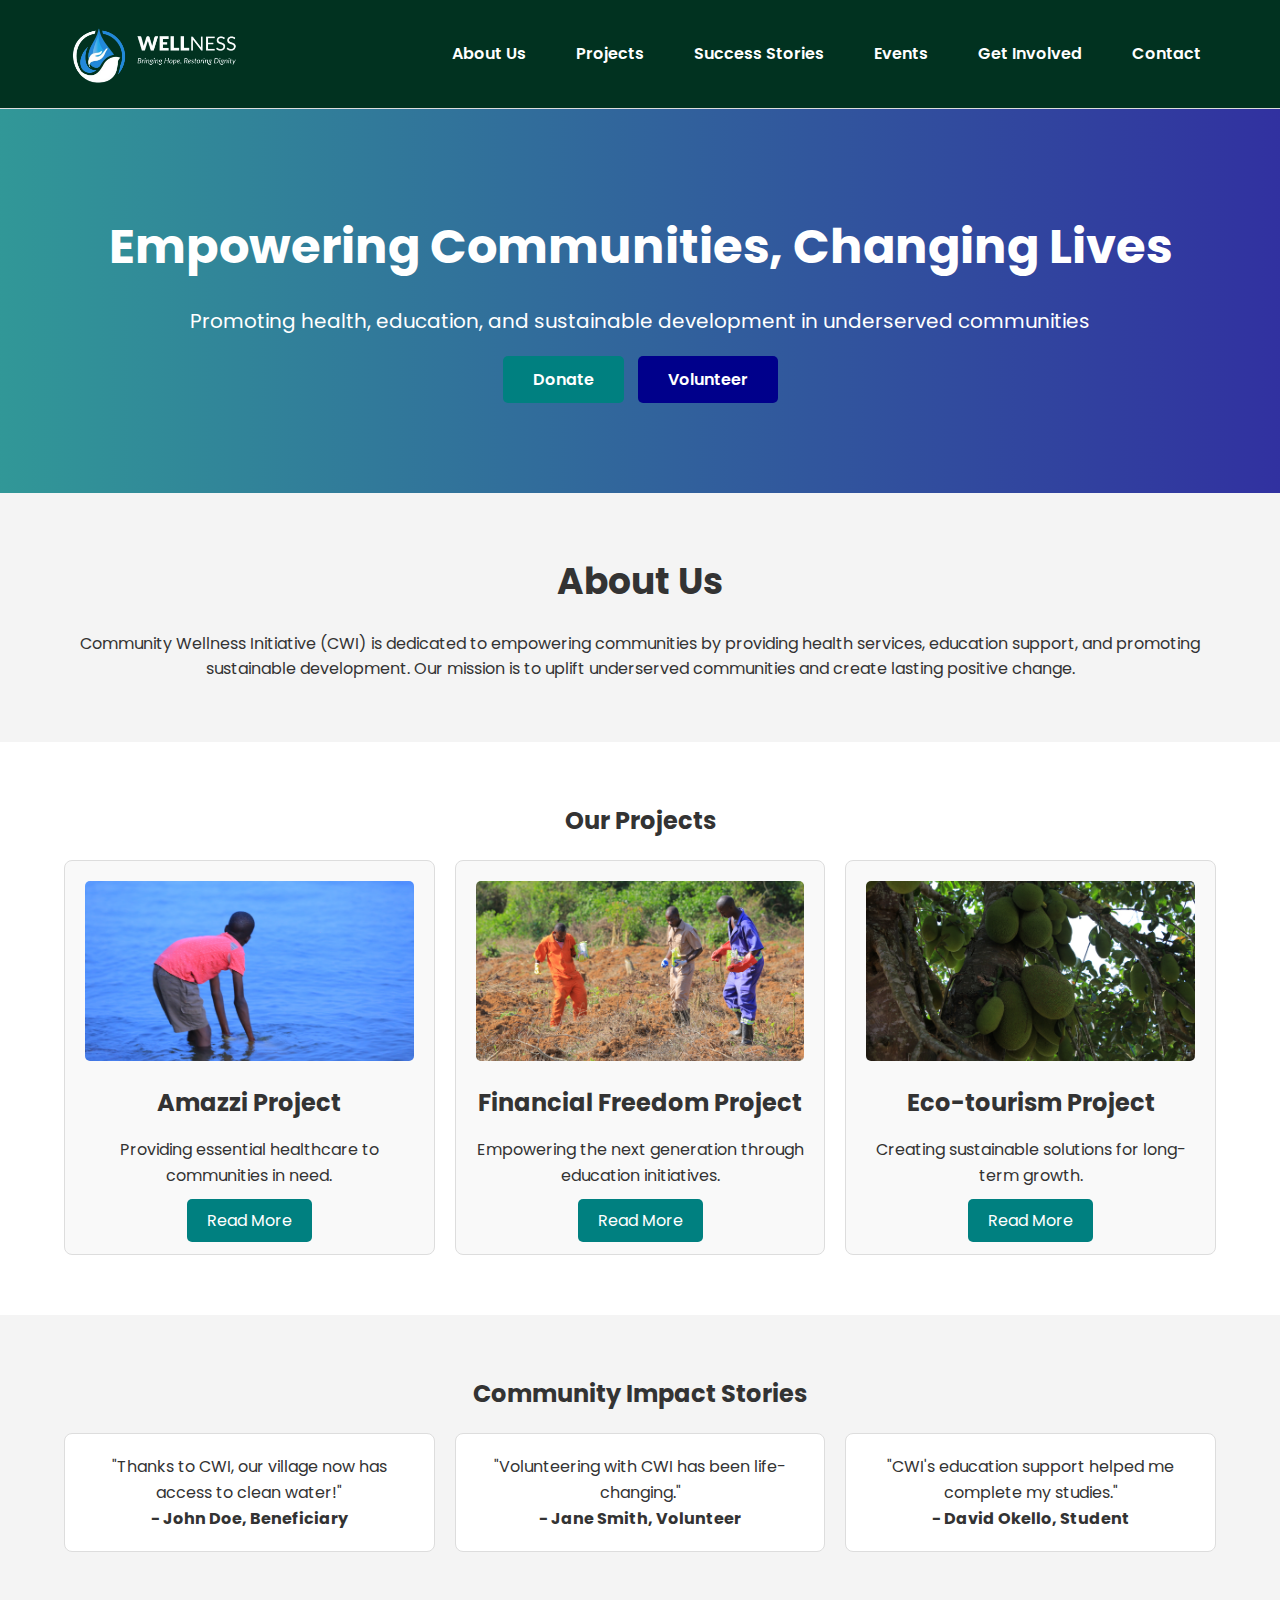
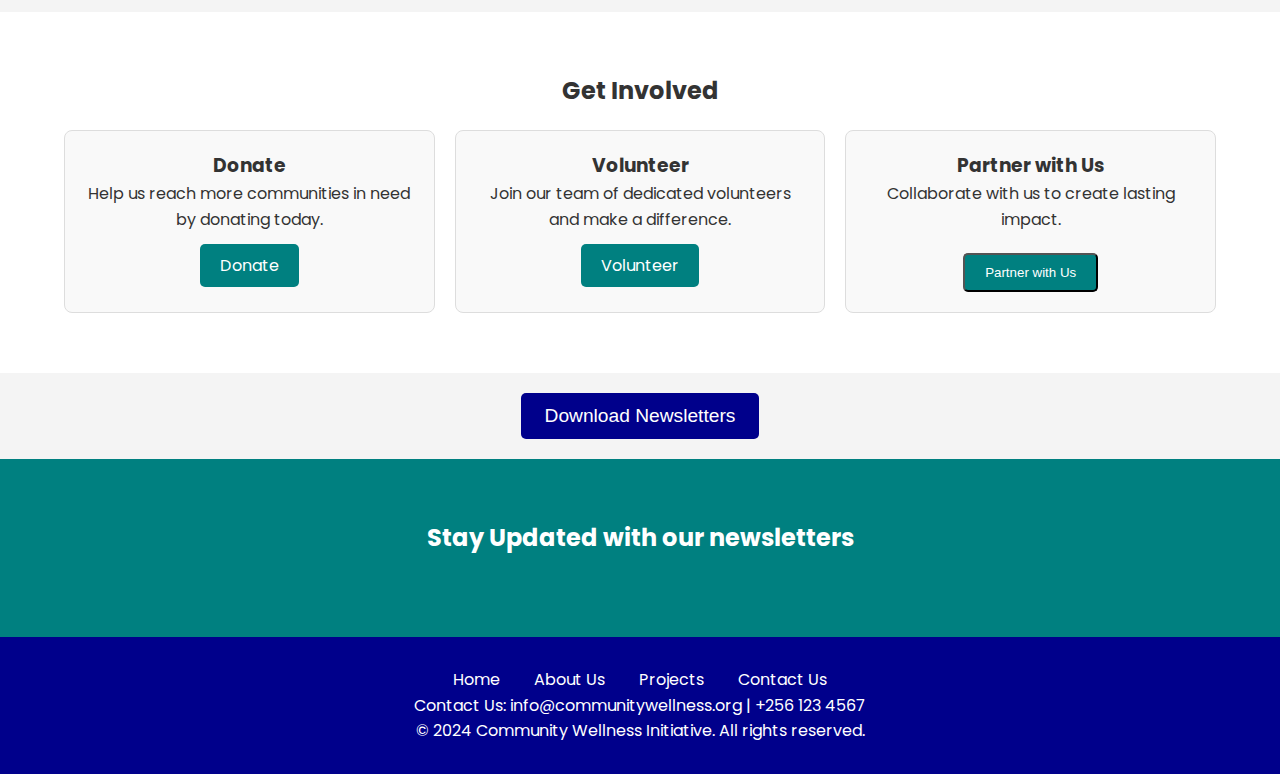
==== index.html @ f76efee2 "CWI website" ====
<!DOCTYPE html>
<html lang="en">
<head>
    <meta charset="UTF-8">
    <meta name="viewport" content="width=device-width, initial-scale=1.0">
    <meta http-equiv="X-UA-Compatible" content="ie=edge">
    <title>Community Wellness Initiative</title>
    <link rel="stylesheet" href="styles.css">
    <link href="https://fonts.googleapis.com/css2?family=Poppins:wght@400;600&display=swap" rel="stylesheet">
</head>
<body>
<!-- Navbar Section -->
<nav class="navbar">
    <div class="container">
        <div class="logo">
            <a href="#"><img src="images/logo_white.png" alt="CWI Logo"></a>
        </div>
        <div class="nav-links-container">
            <ul class="nav-links">
                <li><a href="about.html">About Us</a></li>
                <li><a href="projects.html">Projects</a></li>
                <li><a href="success.html">Success Stories</a></li>
                <li><a href="events.html">Events</a></li>
                <li><a href="volunteer.html">Get Involved</a></li>
                <li><a href="https://share.hsforms.com/1GBjZ6eliRD6BtT3MzAt5qw419xu">Contact</a></li>
            </ul>
            <div class="hamburger">
                <div class="line"></div>
                <div class="line"></div>
                <div class="line"></div>
            </div>
        </div>
    </div>
</nav>


    <!-- Hero Section -->
    <header class="hero">
        <div class="container">
            <h1>Empowering Communities, Changing Lives</h1>
            <p>Promoting health, education, and sustainable development in underserved communities</p>
            <div class="cta-buttons">
                <a href="https://flutterwave.com/donate/sw7rrliapylq" class="btn primary-btn" target="_blank">Donate</a>
                <a href="volunteer.html" class="btn secondary-btn">Volunteer</a>
            </div>
        </div>
    </header>

    <!-- About Section -->
    <section id="about" class="about-section">
        <div class="container">
            <h2>About Us</h2>
            <p>Community Wellness Initiative (CWI) is dedicated to empowering communities by providing 
               health services, education support, and promoting sustainable development. Our mission 
               is to uplift underserved communities and create lasting positive change.
            </p>
        </div>
    </section>

    <!-- Featured Projects Section -->
    <section id="projects" class="projects-section">
        <div class="container">
            <h2>Our Projects</h2>
            <div class="project-cards">
                <div class="card">
                    <img src="images/dirty_water.JPG" alt="Health Services">
                    <h3>Amazzi Project</h3>
                    <p>Providing essential healthcare to communities in need.</p>
                    <a href="amazzi.html" class="btn card-btn">Read More</a>
                </div>
                <div class="card">
                    <img src="images/planting.JPG" alt="Education Support">
                    <h3>Financial Freedom Project</h3>
                    <p>Empowering the next generation through education initiatives.</p>
                    <a href="financial_freedom.html" class="btn card-btn">Read More</a>
                </div>
                <div class="card">
                    <img src="images/jackfruit.JPG" alt="Sustainable Development">
                    <h3>Eco-tourism Project</h3>
                    <p>Creating sustainable solutions for long-term growth.</p>
                    <a href="eco_tourism.html" class="btn card-btn">Read More</a>
                </div>
            </div>
        </div>
    </section>

    <!-- Testimonials Section -->
    <section id="testimonials" class="testimonials-section">
        <div class="container">
            <h2>Community Impact Stories</h2>
            <div class="testimonials-cards">
                <div class="card">
                    <p>"Thanks to CWI, our village now has access to clean water!"</p>
                    <p><strong>- John Doe, Beneficiary</strong></p>
                </div>
                <div class="card">
                    <p>"Volunteering with CWI has been life-changing."</p>
                    <p><strong>- Jane Smith, Volunteer</strong></p>
                </div>
                <div class="card">
                    <p>"CWI's education support helped me complete my studies."</p>
                    <p><strong>- David Okello, Student</strong></p>
                </div>
            </div>
        </div>
    </section>

    <!-- Call to Action Section -->
    <section id="cta" class="cta-section">
        <div class="container">
            <h2>Get Involved</h2>
            <div class="cta-cards">
                <div class="card">
                    <h3>Donate</h3>
                    <p>Help us reach more communities in need by donating today.</p>
                    <a href="https://flutterwave.com/donate/sw7rrliapylq" class="btn card-btn">Donate</a>
                </div>
                <div class="card">
                    <h3>Volunteer</h3>
                    <p>Join our team of dedicated volunteers and make a difference.</p>
                    <a href="volunteer.html" class="btn card-btn">Volunteer</a>
                </div>
                <div class="card">
                    <h3>Partner with Us</h3>
                    <p>Collaborate with us to create lasting impact.</p>
                    <button id="partner-btn" class="btn partner-btn">Partner with Us</button>

                    <!-- Partner Popup Modal -->
                    <div class="popup-overlay" id="partner-popup">
                        <div class="popup-content">
                            <span class="close-btn">&times;</span>
                            <h2>Partner with Us</h2>
                            <form action="#" class="partner-form">
                                <label for="name">Name</label>
                                <input type="text" id="name" name="name" required>

                                <label for="email">Email</label>
                                <input type="email" id="email" name="email" required>

                                <label for="organization">Organization</label>
                                <input type="text" id="organization" name="organization" required>

                                <label for="message">Message</label>
                                <textarea id="message" name="message" rows="4" required></textarea>

                                <button type="submit" class="btn submit-btn">Submit</button>
                            </form>
                        </div>
                    </div>

                </div>
            </div>
        </div>
    </section>

    <!-- Newsletter Download Button and Popup -->
<div class="newsletter-download">
    <button class="download-newsletter-btn">Download Newsletters</button>
</div>

<!-- Popup for Newsletter Download -->
<div class="popup-overlay" id="popup-overlay">
    <div class="popup-content">
        <span class="close-btn">&times;</span>
        <h2>Download Newsletters</h2>
        <div class="newsletter-year">
            <h3>2023 Newsletters</h3>
            <ul>
                <li><a href="#" download>January 2025</a></li>
                <li><a href="#" download>February 2025</a></li>
                <li><a href="#" download>March 2025</a></li>
                <!-- Add more months here -->
            </ul>
        </div>
        <div class="newsletter-year">
            <h3>2022 Newsletters</h3>
            <ul>
                <li><a href="#" download>January 2024</a></li>
                <li><a href="#" download>February 2024</a></li>
                <li><a href="#" download>March 2024</a></li>
                <!-- Add more months here -->
            </ul>
        </div>
    </div>
</div>

<!-- Newsletter Subscription Section -->
<section id="newsletter" class="newsletter-section">
    <div class="container">
        <h2>Stay Updated with our newsletters</h2>
        <script charset="utf-8" type="text/javascript" src="//js.hsforms.net/forms/embed/v2.js"></script>
<script>
  hbspt.forms.create({
    portalId: "6778002",
    formId: "790c2f15-7f27-4bae-ab09-2ae78460a748"
  });
</script>
    </div>
</section>


    <!-- Footer Section -->
    <footer class="footer">
        <div class="container">
            <div class="footer-links">
                <a href="index.html">Home</a>
                <a href="about.html">About Us</a>
                <a href="projects.html">Projects</a>
                <a href="#">Contact Us</a>
            </div>
            <div class="footer-contact">
                <p>Contact Us: info@communitywellness.org | +256 123 4567</p>
            </div>
            <p>&copy; 2024 Community Wellness Initiative. All rights reserved.</p>
        </div>
    </footer>
    <script>
        const hamburger = document.querySelector('.hamburger');
        const navLinks = document.querySelector('.nav-links');

        hamburger.addEventListener('click', () => {
            navLinks.classList.toggle('active');
        });
    </script>
    <script>
        const downloadBtn = document.querySelector('.download-newsletter-btn');
        const popupOverlay = document.getElementById('popup-overlay');
        const closeBtn = document.querySelector('.close-btn');
        // Show Popup
        downloadBtn.addEventListener('click', () => {
            popupOverlay.style.display = 'flex';
        });
    
        // Hide Popup when clicking close button
        closeBtn.addEventListener('click', () => {
            popupOverlay.style.display = 'none';
        });
    
        // Hide Popup when clicking outside the content area
        window.addEventListener('click', (e) => {
            if (e.target == popupOverlay) {
                popupOverlay.style.display = 'none';
            }
        });
    </script>
    <script>
        // Get the partner modal element
const partnerModal = document.getElementById('partner-popup');

// Get the Partner button that opens the modal
const partnerBtn = document.getElementById('partner-btn');

// Get the close button for the modal
const partnerCloseBtn = document.querySelector('.close-btn');

// Show Partner modal when clicking the Partner button
partnerBtn.addEventListener('click', () => {
    partnerModal.style.display = 'flex';
});

// Hide Partner modal when clicking the close button
partnerCloseBtn.addEventListener('click', () => {
    partnerModal.style.display = 'none';
});

// Hide Partner modal when clicking outside the modal content
window.addEventListener('click', (e) => {
    if (e.target === partnerModal) {
        partnerModal.style.display = 'none';
    }
});

    </script>
</body>
</html>
---- styles.css ----
/* General Reset */
* {
    margin: 0;
    padding: 0;
    box-sizing: border-box;
}

body {
    font-family: 'Poppins', sans-serif;
    line-height: 1.6;
    color: #333;
    background-color: #f4f4f4;
}

/* Container */
.container {
    width: 90%;
    margin: auto;
    max-width: 1200px;
}
/* Default styling for nav links */
.nav-links {
    display: flex;
    list-style: none;
    gap: 20px;
}

/* Hamburger button styling */
.hamburger {
    display: none;
    cursor: pointer;
    flex-direction: column;
    gap: 5px;
}

.hamburger .line {
    width: 25px;
    height: 3px;
    background-color: #f26522; /* Customize as needed */
}

/* Responsive styles for mobile screens */
@media (max-width: 768px) {
    /* Hide the nav links by default */
    .nav-links {
        position: fixed;
        top: 60px;
        right: 0;
        height: 100vh;
        width: 100%;
        background-color: #013220; /* Dark green */
        flex-direction: column;
        align-items: center;
        justify-content: center;
        transform: translateX(100%);
        transition: transform 0.3s ease-in-out;
        z-index: 1000;
        overflow-y: auto;
    }

    /* Show nav links when active */
    .nav-links.active {
        transform: translateX(0);
    }

    /* Show hamburger button on small screens */
    .hamburger {
        display: flex;
    }

    /* Hide the horizontal scrollbar */
    body {
        overflow-x: hidden;
    }

    /* Adjust navbar layout on small screens */
    .navbar {
        justify-content: space-between;
        padding: 10px 20px;
    }
}

/* Navbar styling */
.navbar {
    background-color: #013220; /* Dark green */
    padding: 10px 0;
    border-bottom: 1px solid #ddd;
    position: sticky;
    top: 0;
    z-index: 1000;
    color: #fff;
}

.navbar .container {
    display: flex;
    justify-content: space-between;
    align-items: center;
}

.navbar .logo img {
    width: 200px;
}

.navbar .nav-links {
    list-style: none;
    display: flex;
    gap: 20px;
}

.navbar .nav-links li {
    display: inline;
}

.navbar .nav-links a {
    text-decoration: none;
    color: #fff;
    font-weight: 600;
    padding: 10px 15px;
    border-radius: 5px;
    transition: background-color 0.3s;
}

.navbar .nav-links a:hover {
    background-color: #008080;
    color: white;
}


/* Hero Section */
.hero {
    background: linear-gradient(to right, rgba(0, 128, 128, 0.8), rgba(0, 0, 139, 0.8)), url('images/hero-bg.jpg');
    background-size: cover;
    background-position: center;
    padding: 100px 0;
    color: #fff;
    text-align: center;
}

.hero h1 {
    font-size: 48px;
    margin-bottom: 20px;
}

.hero p {
    font-size: 20px;
    margin-bottom: 30px;
}

.cta-buttons .btn {
    padding: 12px 30px;
    border-radius: 5px;
    text-decoration: none;
    font-weight: 600;
}

.primary-btn {
    background-color: #008080;
    color: #fff;
}

.secondary-btn {
    background-color: #00008B;
    color: #fff;
    margin-left: 10px;
}

.primary-btn:hover, .secondary-btn:hover {
    opacity: 0.9;
}

/* About Section */
.about-section {
    padding: 60px 0;
    text-align: center;
}

.about-section h2 {
    font-size: 36px;
    margin-bottom: 20px;
}

/* Projects Section */
.projects-section {
    background-color: #fff;
    padding: 60px 0;
    text-align: center;
}
.projects-section h2 {
    margin-bottom: 20px;
}

.project-cards {
    display: flex;
    justify-content: space-between;
    gap: 20px;
}

.project-cards .card {
    background-color: #f9f9f9;
    border: 1px solid #ddd;
    padding: 20px;
    border-radius: 8px;
    text-align: center;
    flex: 1;
    text-align: center;
}

.project-cards .card img {
    width: 100%;
    height: 180px;
    object-fit: cover;
    border-radius: 5px;
}

.project-cards .card h3 {
    font-size: 24px;
    margin: 15px 0;
}

.project-cards .card p {
    margin-bottom: 20px;
}

.project-cards .btn {
    background-color: #008080;
    color: white;
    padding: 10px 20px;
    text-decoration: none;
    border-radius: 5px;
}

.project-cards .btn:hover {
    opacity: 0.9;
}
/* Reaponsive Design */
@media screen and (max-width: 768px) {
    .project-cards .card {
        flex-direction: column;
    }
    .project-cards {
        flex-direction: column;
    }
    
}
/* Testimonials Section */
.testimonials-section {
    background-color: #f4f4f4;
    padding: 60px 0;
    text-align: center;
}
.testimonials-section h2 {
    margin-bottom: 20px;
}

.testimonials-cards {
    display: flex;
    justify-content: space-between;
    gap: 20px;
}

.testimonials-cards .card {
    padding: 20px;
    background-color: #fff;
    border: 1px solid #ddd;
    border-radius: 8px;
    flex: 1;
}
/* Reaponsive Design */
@media screen and (max-width: 768px) {
    .testimonials-cards .card {
        flex-direction: column;
    }
    .testimonials-cards {
        flex-direction: column;
    }
    
}
/* CTA Section */
.cta-section {
    padding: 60px 0;
    background-color: #fff;
    text-align: center;
}
.cta-section h2 {
    margin-bottom: 20px;
}
.cta-cards {
    display: flex;
    gap: 20px;
    justify-content: space-between;
}

.cta-cards .card {
    text-align: center;
    padding: 20px;
    background-color: #f9f9f9;
    border: 1px solid #ddd;
    border-radius: 8px;
    flex: 1;
}
.cta-cards p {
    margin-bottom: 20px;
}

.cta-cards .btn {
    padding: 10px 20px;
    background-color: #008080;
    color: #fff;
    border-radius: 5px;
    text-decoration: none;
}

.cta-cards .btn:hover {
    opacity: 0.9;
}

/* Reaponsive Design */
@media screen and (max-width: 768px) {
    .cta-cards .card {
        flex-direction: column;
    }
    .cta-cards {
        flex-direction: column;
    }
    
}

/* Newsletter Section */
.newsletter-section {
    padding: 60px 0;
    text-align: center;
    background-color: #008080;
    color: #fff;
}

.newsletter-section h2 {
    margin-bottom: 20px;
}

.newsletter-form input {
    padding: 10px;
    width: 300px;
    border: none;
    border-radius: 5px;
    margin-right: 10px;
}

.newsletter-form button {
    padding: 10px 20px;
    border: none;
    border-radius: 5px;
    background-color: #00008B;
    color: #fff;
}

.newsletter-form button:hover {
    opacity: 0.9;
}

/* New Download Button Styling */
.newsletter-download {
    text-align: center;
    margin-bottom: 20px;
    margin-top: 20px;
}

.download-newsletter-btn {
    background-color: #00008B;
    color: white;
    border: none;
    padding: 12px 24px;
    font-size: 1.2rem;
    cursor: pointer;
    border-radius: 5px;
    transition: background-color 0.3s ease;
}

.download-newsletter-btn:hover {
    background-color: #013220;
}

/* Popup Overlay */
.popup-overlay {
    position: fixed;
    top: 0;
    left: 0;
    width: 100%;
    height: 100%;
    background: rgba(0, 0, 0, 0.7);
    display: none; /* Hidden by default */
    justify-content: center;
    align-items: center;
    z-index: 1000;
}

/* Popup Content */
.popup-content {
    background-color: #fff;
    padding: 20px;
    border-radius: 10px;
    max-width: 500px;
    width: 90%;
    text-align: center;
    position: relative;
    animation: fadeIn 0.3s ease-in-out;
}

.popup-content h2 {
    margin-bottom: 20px;
    color: #013220;
}

.popup-content .newsletter-year h3 {
    color: #f26522;
}

.popup-content ul {
    list-style: none;
    padding: 0;
}

.popup-content ul li {
    margin: 10px 0;
}

.popup-content ul li a {
    text-decoration: none;
    color: #013220;
    font-weight: 600;
}

.popup-content ul li a:hover {
    color: #f26522;
    text-decoration: underline;
}

/* Close Button */
.close-btn {
    position: absolute;
    top: 10px;
    right: 10px;
    font-size: 1.5rem;
    cursor: pointer;
    color: #013220;
    transition: color 0.2s ease-in-out;
}

.close-btn:hover {
    color: #f26522;
}

/* Popup Fade-in Animation */
@keyframes fadeIn {
    from {
        opacity: 0;
        transform: scale(0.95);
    }
    to {
        opacity: 1;
        transform: scale(1);
    }
}

/* Responsive Design */
@media (max-width: 768px) {
    .popup-content {
        width: 90%;
        padding: 15px;
    }
}

/* Footer Section */
.footer {
    background-color: #00008B;
    padding: 30px 0;
    color: #fff;
    text-align: center;
}

.footer-links a {
    color: #fff;
    text-decoration: none;
    margin: 0 15px;
}

.footer-links a:hover {
    text-decoration: underline;
}
/* About Us Section */
.about-us {
    padding: 60px 0;
}

.about-us h1 {
    text-align: center;
    color: #004d00;
    margin-bottom: 20px;
}

.about-us p {
    text-align: center;
    margin-bottom: 40px;
    font-size: 18px;
}

/* Mission, Vision, Values Section */
.mission-vision-values {
    display: flex;
    justify-content: space-around;
    margin-bottom: 50px;
}

.mission-vision-values .card {
    background-color: #f0f0f0;
    padding: 20px;
    border-radius: 8px;
    text-align: center;
    width: 30%;
}

.mission-vision-values h2 {
    color: #004d00;
}

.mission-vision-values ul {
    list-style: none;
    padding: 0;
}

.mission-vision-values li {
    margin: 5px 0;
}

/* History Section */
.history {
    margin-bottom: 50px;
}

.history h2 {
    color: #008080;
    text-align: center;
    margin-bottom: 20px;
}

/* Leadership Section */
.leadership {
    margin-bottom: 50px;
}

.leadership h2 {
    text-align: center;
    color: #008080;
    margin-bottom: 40px;
}

.team {
    display: flex;
    justify-content: space-between;
    gap: 20px;
}

.team-member {
    background-color: #f9f9f9;
    border: 5px solid #ddd;
    padding: 20px;
    border-radius: 8px;
    text-align: center;
    flex: 1;
    text-align: center;
}

.team-member img {
    border-radius: 50%;
    width: 150px;
    height: 150px;
    object-fit: cover;
    margin-bottom: 15px;
}

.team-member h3 {
    color: #004d00;
}

/* Responsive Design */
@media screen and (max-width: 768px) {
    .team-member {
        flex-direction: column;
    }
    .team {
        flex-direction: column;
    }
    
}
/* Partnerships Section */
.partnerships {
    margin-bottom: 50px;
}

.partnerships h2 {
    color: #008080;
    text-align: center;
    margin-bottom: 20px;
}

.partnerships ul {
    list-style: none;
    text-align: center;
    padding: 0;
}

.partnerships li {
    margin-bottom: 10px;
}
/* Projects Section */
.projects {
    padding: 60px 0;
}

.projects h1 {
    text-align: center;
    color: #004d00;
    margin-bottom: 20px;
}

.projects p {
    text-align: center;
    margin-bottom: 40px;
    font-size: 18px;
}

.project-card {
    display: flex;
    align-items: center;
    margin-bottom: 40px;
    background-color: #f9f9f9;
    border-radius: 8px;
    box-shadow: 0px 4px 10px rgba(0, 0, 0, 0.1);
}

.project-image {
    flex: 1;
}

.project-image img {
    width: 100%;
    border-radius: 8px 0 0 8px;
}

.project-content {
    flex: 2;
    padding: 20px;
}

.project-content h2 {
    color: #004d00;
    margin-bottom: 10px;
}

.project-content p {
    margin-bottom: 10px;
}

.project-content .cta-button {
    display: inline-block;
    background-color: #004d00;
    color: #fff;
    padding: 10px 15px;
    text-decoration: none;
    border-radius: 4px;
    margin-right: 10px;
}

.project-content .cta-button:hover {
    background-color: #008080;
}

/* Responsive Design */
@media screen and (max-width: 768px) {
    .project-card {
        flex-direction: column;
    }

    .project-image img {
        border-radius: 8px 8px 0 0;
    }
}
/* Success Section */
.success {
    padding: 60px 0;
    background-color: #f5f5f5;
}

.success h1 {
    text-align: center;
    color: #004d00;
    margin-bottom: 20px;
}

.success p {
    text-align: center;
    margin-bottom: 40px;
    font-size: 18px;
}

.story-card {
    display: flex;
    align-items: center;
    margin-bottom: 40px;
    background-color: #ffffff;
    border-radius: 8px;
    box-shadow: 0px 4px 10px rgba(0, 0, 0, 0.1);
}

.story-image {
    flex: 1;
}

.story-image img {
    width: 100%;
    border-radius: 8px 0 0 8px;
}

.story-content {
    flex: 2;
    padding: 20px;
}

.story-content h2 {
    color: #004d00;
    margin-bottom: 10px;
}

.story-content p {
    margin-bottom: 10px;
}

.statistics {
    text-align: center;
    margin-top: 40px;
}

.statistics h2 {
    color: #004d00;
    margin-bottom: 30px;
}

.stat-cards {
    display: flex;
    justify-content: space-between;
    gap: 20px;
}

.stat-card {
    background-color: #004d00;
    color: #ffffff;
    padding: 20px;
    border-radius: 8px;
    flex: 1;
    text-align: center;
    box-shadow: 0px 4px 10px rgba(0, 0, 0, 0.1);
}

.stat-card h3 {
    font-size: 36px;
    margin-bottom: 10px;
}

.stat-card p {
    font-size: 16px;
}
.videos h2 {
    margin-top: 20px;
    text-align: center;
}

.video-grid {
    display: flex;
    gap: 20px;
    margin-top: 30px;
}

.video-card {
    flex: 1;
}

.video-card iframe {
    width: 100%;
    height: 300px;
    border: none;
}

/* Responsive Design */
@media screen and (max-width: 768px) {
    .story-card {
        flex-direction: column;
    }

    .story-image img {
        border-radius: 8px 8px 0 0;
    }

    .stat-cards {
        flex-direction: column;
    }
}
/* Events Section */
.events {
    padding: 60px 0;
    background-color: #f9f9f9;
}

.events h1, .events h2 {
    text-align: center;
    color: #004d00;
}

.events p {
    text-align: center;
    margin-bottom: 40px;
    font-size: 18px;
}

/* Event Cards */
.event-cards {
    display: flex;
    gap: 20px;
    margin-bottom: 50px;
    flex-wrap: wrap;
}

.event-card {
    background-color: #ffffff;
    border-radius: 8px;
    box-shadow: 0 4px 10px rgba(0, 0, 0, 0.1);
    display: flex;
    flex: 1;
    max-width: 48%;
    padding: 20px;
}

.event-date {
    background-color: #004d00;
    color: white;
    width: 100px;
    text-align: center;
    border-radius: 8px 0 0 8px;
    display: flex;
    flex-direction: column;
    justify-content: center;
}

.event-date h3 {
    font-size: 36px;
    margin: 0;
}

.event-date p {
    margin: 0;
}

.past {
    background-color: #A52A2A; /* Brown for past events */
}

.event-info {
    padding: 10px 20px;
    display: flex;
    flex-direction: column;
    justify-content: center;
}

.event-info h3 {
    color: #004d00;
    margin-bottom: 10px;
}

.event-info p {
    margin: 5px 0;
}

.event-info .btn {
    background-color: #004d00;
    color: #fff;
    padding: 10px;
    text-align: center;
    border-radius: 4px;
    text-decoration: none;
    max-width: 150px;
    margin-top: 10px;
}

.event-info .btn:hover {
    background-color: #003300;
}

/* Calendar Section */
.calendar-section {
    margin-bottom: 50px;
    text-align: center;
}
.calendar-section h2 {
    margin-bottom: 20px;
}
.calendar-section iframe {
    border: 2px solid #004d00;
    border-radius: 8px;
}

/* Past Event Cards */
.past-event-cards {
    display: flex;
    gap: 20px;
    flex-wrap: wrap;
}

/* Responsive Design */
@media screen and (max-width: 768px) {
    .event-cards, .past-event-cards {
        flex-direction: column;
    }

    .event-card {
        max-width: 100%;
    }
}

/* Hero Section */
.donate-hero {
    background: url('images/fetching_water.JPG') center/cover no-repeat;
    height: 70vh;
    position: relative;
    display: flex;
    align-items: center;
    justify-content: center;
}

.overlay {
    position: absolute;
    top: 0;
    left: 0;
    width: 100%;
    height: 100%;
    background-color: rgba(0, 0, 0, 0.5);
}

.hero-content {
    position: relative;
    text-align: center;
    color: white;
}

.hero-content h1 {
    font-size: 3rem;
    margin-bottom: 20px;
    color: white;
}

.hero-content p {
    font-size: 1.2rem;
}

/* Donation Form Section */
.donation-form-section {
    padding: 50px 20px;
    background-color: #f9f9f9;
}

.donation-form-section h2 {
    text-align: center;
    margin-bottom: 30px;
    font-size: 2rem;
}

.donation-form {
    max-width: 600px;
    margin: 0 auto;
    background-color: white;
    padding: 30px;
    border-radius: 8px;
    box-shadow: 0 4px 8px rgba(0, 0, 0, 0.1);
}

.donation-form .form-group {
    margin-bottom: 20px;
}

.donation-form label {
    display: block;
    font-weight: bold;
    margin-bottom: 5px;
}

.donation-form input,
.donation-form select {
    width: 100%;
    padding: 10px;
    border-radius: 5px;
    border: 1px solid #ccc;
}

.donate-submit-btn {
    width: 100%;
    background-color: #013220; /* Dark Green */
    color: white;
    padding: 15px;
    font-size: 1.1rem;
    border: none;
    border-radius: 5px;
    cursor: pointer;
    transition: background-color 0.3s;
}

.donate-submit-btn:hover {
    background-color: #1d5b8f; /* Dark Blue */
}

/* Impact Section */
.donation-impact {
    padding: 50px 20px;
    background-color: #013220; /* Dark Green */
    color: white;
    text-align: center;
}

.donation-impact h2 {
    margin-bottom: 30px;
    font-size: 2rem;
}

.impact-stats {
    display: flex;
    justify-content: center;
    gap: 20px;
}

.stat-card {
    background-color: #1d5b8f; /* Dark Blue */
    padding: 20px;
    border-radius: 8px;
    text-align: center;
    flex: 1;
}

.stat-card h3 {
    font-size: 2rem;
    margin-bottom: 10px;
}

.stat-card p {
    font-size: 1rem;
}
/* Hero Section */
.volunteer-hero {
    background: url('images/volunteer-hero.jpg') center/cover no-repeat;
    height: 70vh;
    position: relative;
    display: flex;
    align-items: center;
    justify-content: center;
}

.overlay {
    position: absolute;
    top: 0;
    left: 0;
    width: 100%;
    height: 100%;
    background-color: rgba(0, 0, 0, 0.5);
}

.hero-content {
    position: relative;
    text-align: center;
    color: white;
}

.hero-content h1 {
    font-size: 3rem;
    color: white;
    padding: 20px;
}

.hero-content p {
    font-size: 1.5rem;
    margin-bottom: 20px;
    color: white;
    padding: 20px;
}

.cta-btn {
    background-color: #f26522; /* Bright Orange */
    color: white;
    padding: 10px 20px;
    text-decoration: none;
    font-size: 1.2rem;
    border-radius: 5px;
    transition: background-color 0.3s;
}

.cta-btn:hover {
    background-color: #013220; /* Dark Green */
}

/* Why Volunteer Section */
.why-volunteer {
    padding: 60px 20px;
    background-color: #f8f9fa;
    text-align: center;
}

.why-volunteer h2 {
    font-size: 2.5rem;
    margin-bottom: 30px;
}

.benefits {
    display: flex;
    justify-content: space-around;
    flex-wrap: wrap;
    gap: 30px;
}

.benefit-item {
    flex: 1;
    min-width: 300px;
    background-color: #964B00;
    margin-top: 30px;
    padding: 25px;
    border-radius: 10px;
    color: white;
    text-align: center;
}

.benefit-item h3 {
    font-size: 1.8rem;
    margin-bottom: 15px;
}

/* Volunteer Form Section */
.volunteer-form-section {
    padding: 60px 20px;
    background-color: #1d5b8f; /* Dark Blue */
    color: white;
}

.volunteer-form-section h2 {
    font-size: 2.5rem;
    text-align: center;
    margin-bottom: 20px;
}
.volunteer-form-section p {
    text-align: center;
    margin-bottom: 20px;
}
.volunteer-form {
    max-width: 700px;
    margin: 0 auto;
    display: flex;
    flex-direction: column;
    gap: 20px;
}

.form-group {
    display: flex;
    flex-direction: column;
}

.form-group label {
    font-weight: bold;
    margin-bottom: 5px;
}

.form-group input,
.form-group textarea,
.form-group select {
    padding: 10px;
    font-size: 1rem;
    border-radius: 5px;
    border: none;
    margin-bottom: 10px;
}

.volunteer-submit-btn {
    padding: 10px 20px;
    background-color: #f26522;
    color: white;
    border: none;
    font-size: 1.2rem;
    border-radius: 5px;
    cursor: pointer;
}

.volunteer-submit-btn:hover {
    background-color: #013220; /* Dark Green */
}

/* Impact Section */
.volunteer-impact {
    padding: 60px 20px;
    background-color: #f8f9fa;
    text-align: center;
}

.volunteer-impact h2 {
    font-size: 2.5rem;
    margin-bottom: 30px;
}

.impact-stats {
    display: flex;
    justify-content: center;
    gap: 20px;
    flex-wrap: wrap;
}

.stat-card {
    background-color: #1d5b8f; /* Dark Blue */
    color: white;
    padding: 20px;
    border-radius: 8px;
    text-align: center;
    flex: 1;
    min-width: 250px;
}

.stat-card h3 {
    font-size: 2rem;
    margin-bottom: 10px;
}
/* Partnerships Carousel */
.partnerships-carousel {
    text-align: center;
    padding: 20px;
    background-color: #f9f9f9;
    border-radius: 10px;
    box-shadow: 0px 4px 12px rgba(0, 0, 0, 0.1);
}

.carousel-container {
    position: relative;
    overflow: hidden;
    width: 100%;
    margin-top: 20px;
}

.carousel-slide {
    display: flex;
    transition: transform 0.5s ease-in-out; /* Smooth sliding effect */
}

.carousel-item {
    flex: 0 0 33.33%; /* Show 3 items on larger screens */
    padding: 20px;
    background-color: #fff;
    box-shadow: 0px 4px 12px rgba(0, 0, 0, 0.1);
    border-radius: 8px;
    position: relative;
    font-weight: 600;
    color: #013220;
    display: flex;
    align-items: center;
    justify-content: center;
    font-size: 1.2rem;
    min-height: 150px;
    margin-right: 15px; /* Space between items */
    overflow: hidden;
}

/* Overlay */
.overlay {
    position: absolute;
    top: 0;
    left: 0;
    width: 100%;
    height: 100%;
    background: rgba(0, 0, 0, 0.4); /* Semi-transparent overlay */
    z-index: 1;
}

.carousel-item p {
    position: relative;
    z-index: 2;
    color: white; /* Text color over the overlay */
    font-size: 1.3rem;
}

/* Carousel Controls */
.carousel-controls {
    margin-top: 10px;
}

.carousel-controls button {
    background-color: #013220;
    color: white;
    border: none;
    padding: 10px 20px;
    font-size: 1.2rem;
    cursor: pointer;
    border-radius: 5px;
    margin: 0 10px;
}

.carousel-controls button:hover {
    background-color: #f26522;
}

/* Responsive Design */
@media (max-width: 1024px) {
    .carousel-item {
        flex: 0 0 50%; /* Show 2 items on medium screens */
    }
}

@media (max-width: 768px) {
    .carousel-item {
        flex: 0 0 100%; /* Show 1 item on smaller screens */
        font-size: 1rem;
    }

    .carousel-controls button {
        padding: 8px 15px;
        font-size: 1rem;
    }
}

@media (max-width: 480px) {
    .carousel-item {
        font-size: 0.9rem;
    }
}
/* Partner Modal Styling */
.popup-overlay {
    display: none;
    position: fixed;
    z-index: 1000;
    left: 0;
    top: 0;
    width: 100%;
    height: 100%;
    background-color: rgba(0, 0, 0, 0.5);
    justify-content: center;
    align-items: center;
}

.popup-content {
    background-color: #fff;
    padding: 30px;
    border-radius: 10px;
    width: 100%;
    max-width: 500px;
    position: relative;
    animation: fadeIn 0.5s ease;
}

.close-btn {
    position: absolute;
    top: 15px;
    right: 20px;
    font-size: 30px;
    color: #333;
    cursor: pointer;
}

.close-btn:hover {
    color: #f26522;
}

.partner-form input,
.partner-form textarea {
    width: 100%;
    padding: 10px;
    margin-bottom: 10px;
    border-radius: 4px;
    border: 1px solid #ccc;
}

.partner-form button {
    background-color: #004d00;
    color: #fff;
    padding: 10px 15px;
    border: none;
    border-radius: 4px;
    cursor: pointer;
}
.partner-form h2 {
    font-size: 2.5rem;
}

.partner-form button:hover {
    background-color: #008080;
}
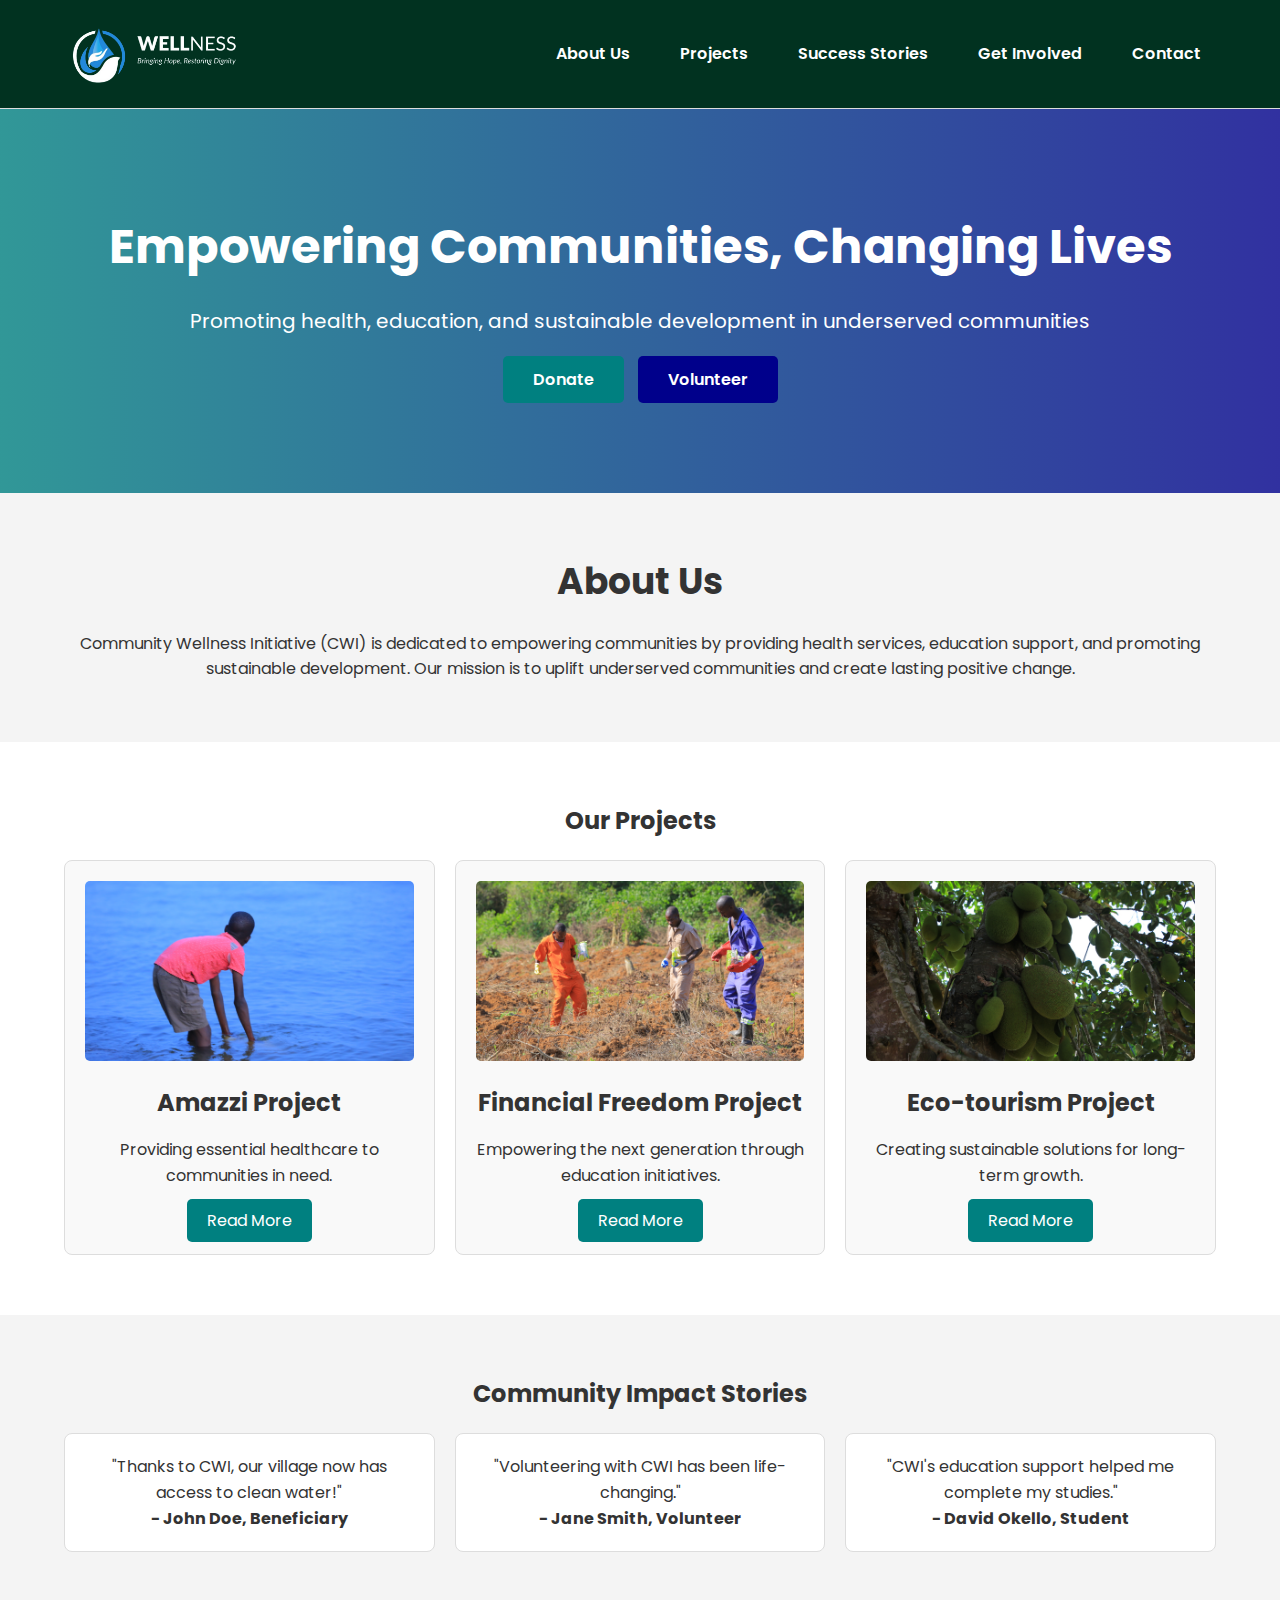
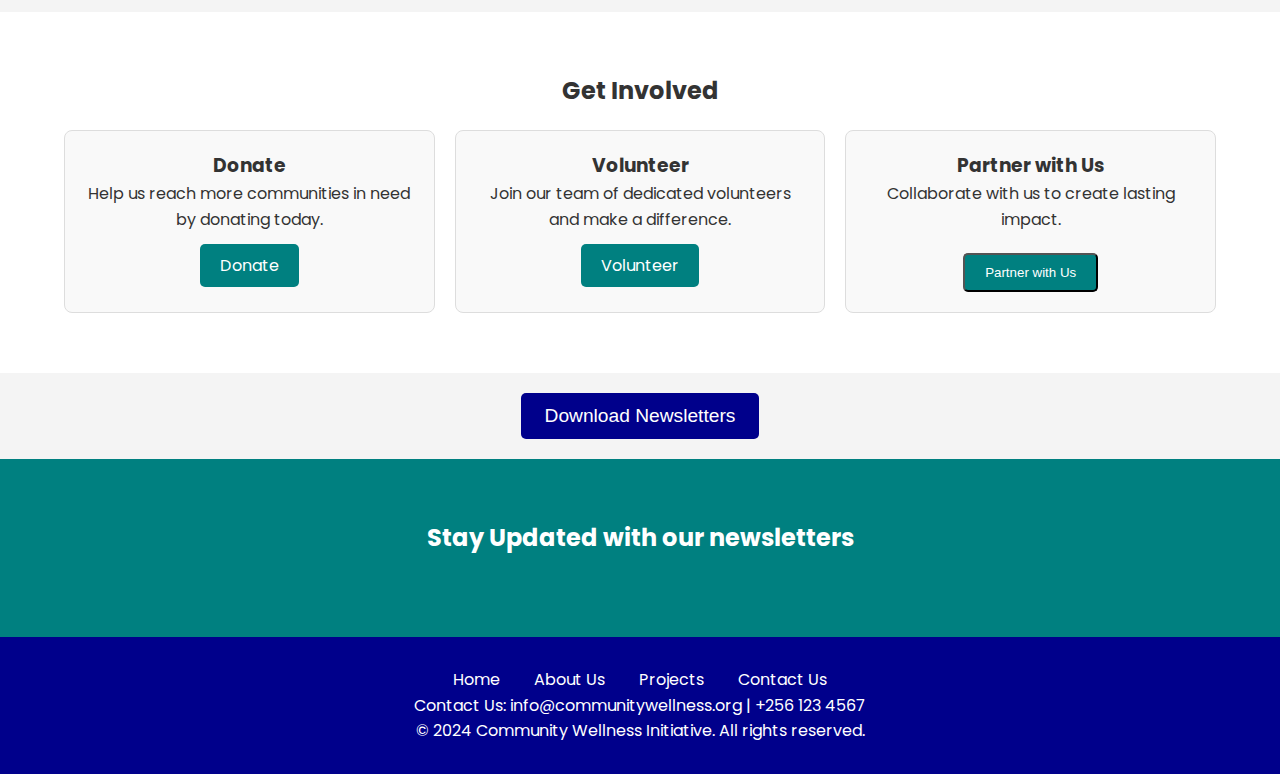
==== commit 95d372a1: "Updates made to pages" ====
--- a/index.html
+++ b/index.html
@@ -20,7 +20,7 @@
                 <li><a href="about.html">About Us</a></li>
                 <li><a href="projects.html">Projects</a></li>
                 <li><a href="success.html">Success Stories</a></li>
-                <li><a href="events.html">Events</a></li>
+                <!-- <li><a href="events.html">Events</a></li> -->
                 <li><a href="volunteer.html">Get Involved</a></li>
                 <li><a href="https://share.hsforms.com/1GBjZ6eliRD6BtT3MzAt5qw419xu">Contact</a></li>
             </ul>
@@ -206,7 +206,7 @@
                 <a href="index.html">Home</a>
                 <a href="about.html">About Us</a>
                 <a href="projects.html">Projects</a>
-                <a href="#">Contact Us</a>
+                <a href="https://share.hsforms.com/1GBjZ6eliRD6BtT3MzAt5qw419xu">Contact Us</a>
             </div>
             <div class="footer-contact">
                 <p>Contact Us: info@communitywellness.org | +256 123 4567</p>
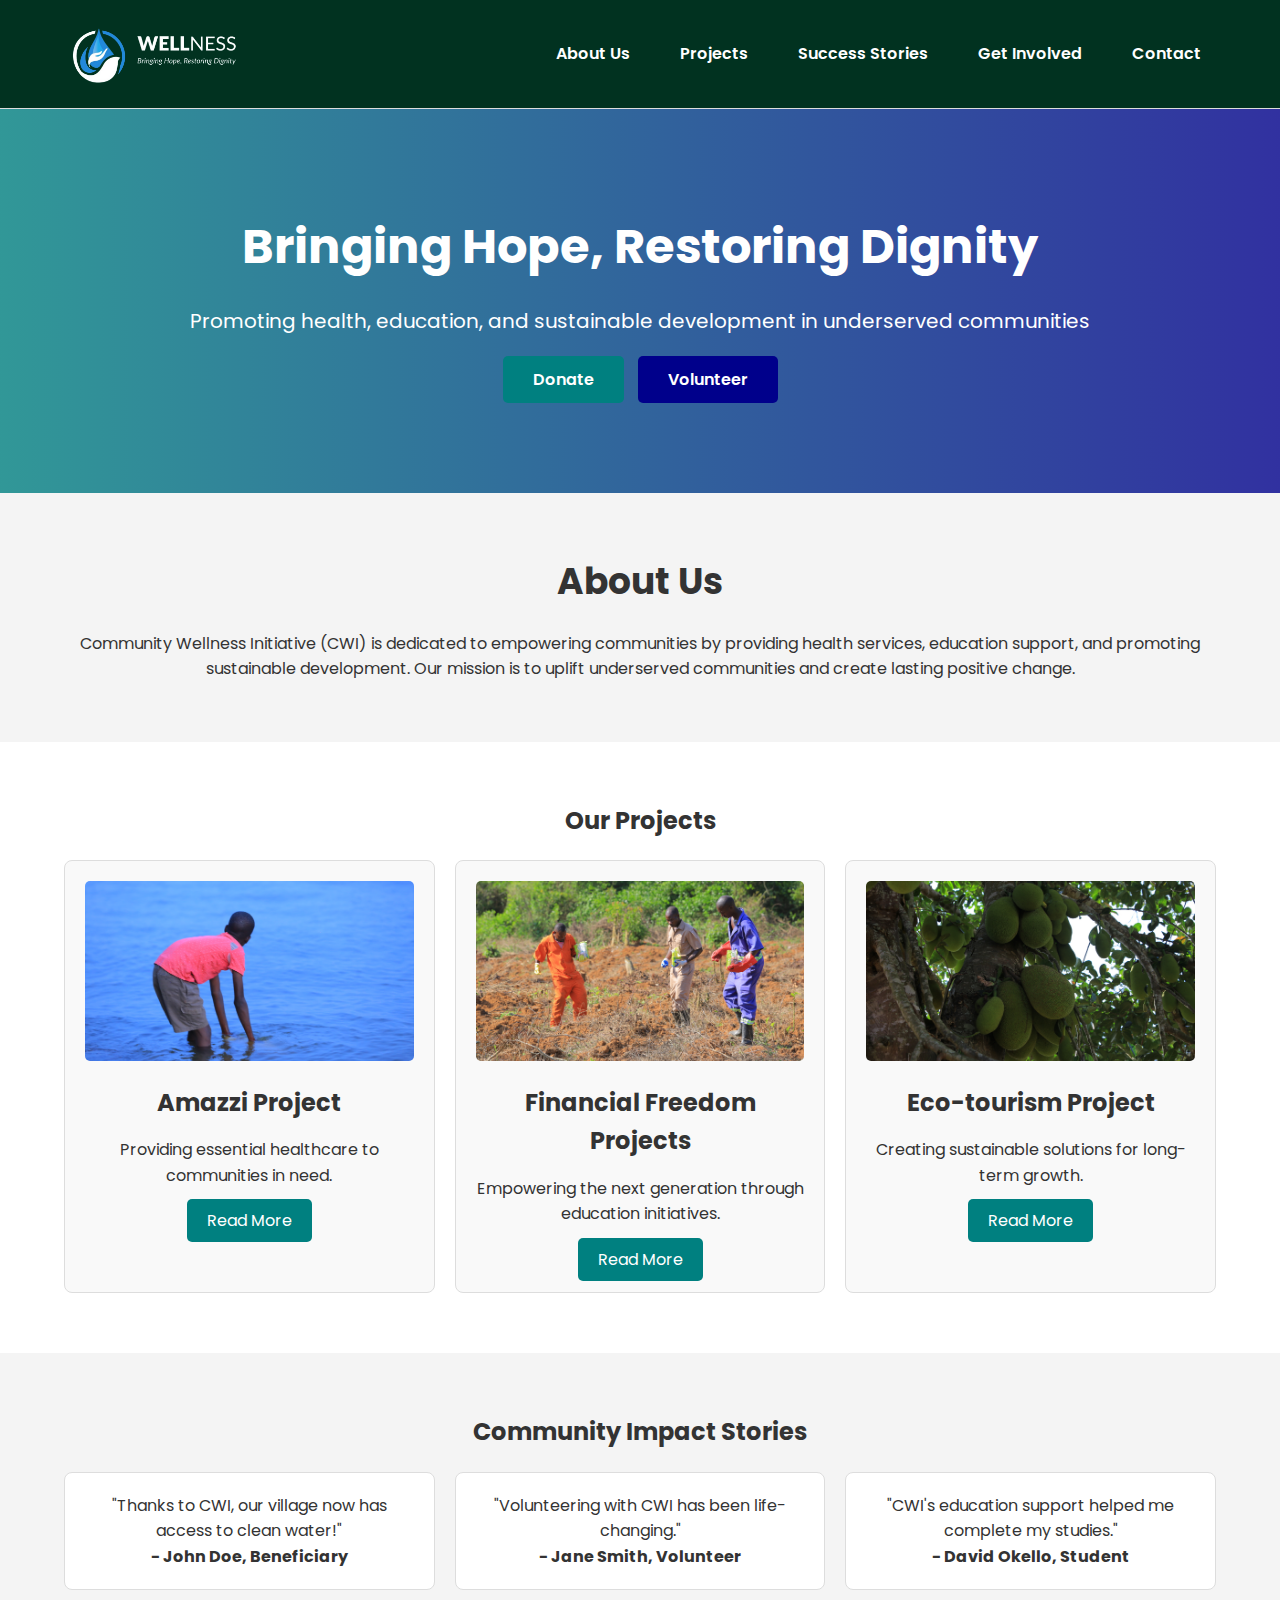
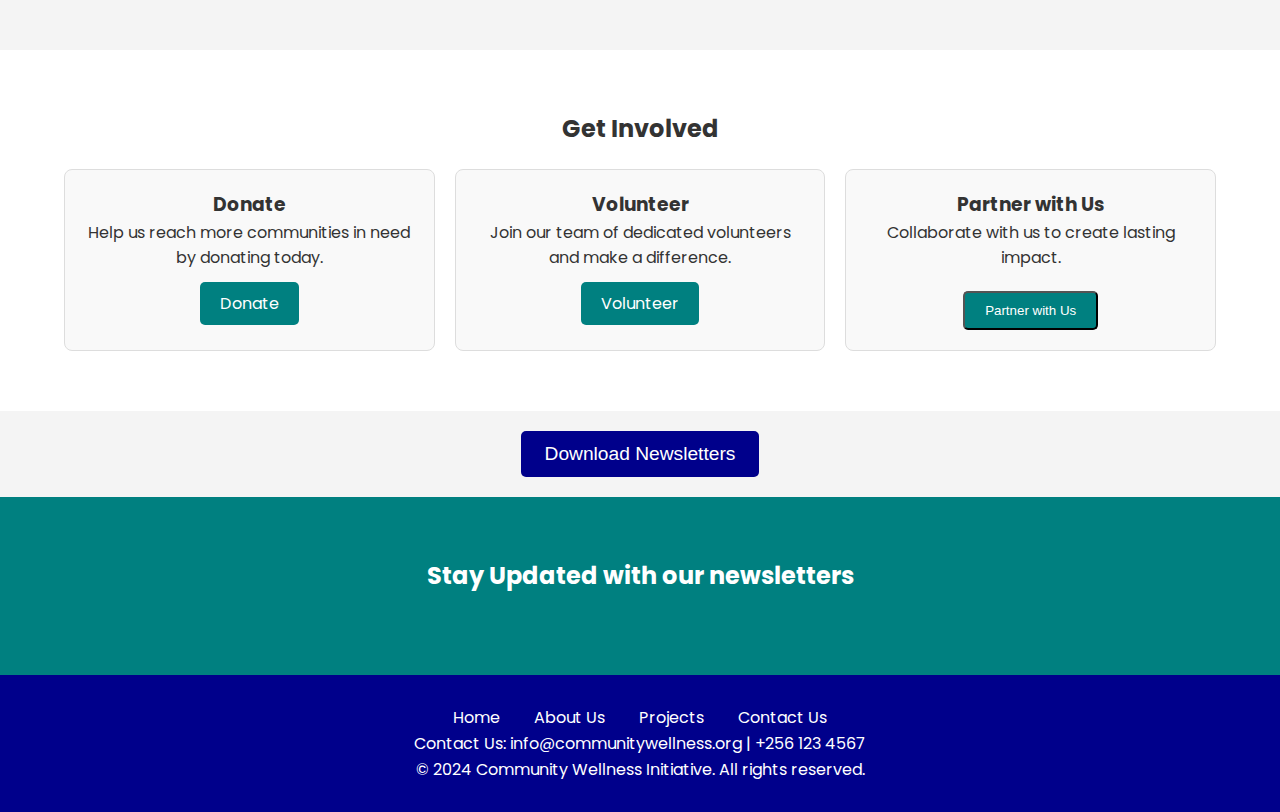
==== commit d5daaaa3: "Updated the amazzi project section" ====
--- a/index.html
+++ b/index.html
@@ -37,7 +37,7 @@
     <!-- Hero Section -->
     <header class="hero">
         <div class="container">
-            <h1>Empowering Communities, Changing Lives</h1>
+            <h1>Bringing Hope, Restoring Dignity</h1>
             <p>Promoting health, education, and sustainable development in underserved communities</p>
             <div class="cta-buttons">
                 <a href="https://flutterwave.com/donate/sw7rrliapylq" class="btn primary-btn" target="_blank">Donate</a>
@@ -70,7 +70,7 @@
                 </div>
                 <div class="card">
                     <img src="images/planting.JPG" alt="Education Support">
-                    <h3>Financial Freedom Project</h3>
+                    <h3>Financial Freedom Projects</h3>
                     <p>Empowering the next generation through education initiatives.</p>
                     <a href="financial_freedom.html" class="btn card-btn">Read More</a>
                 </div>
--- a/styles.css
+++ b/styles.css
@@ -1389,6 +1389,69 @@
 .partner-form button:hover {
     background-color: #008080;
 }
-
-
-
+.history {
+    padding: 20px;
+    max-width: 1200px;
+    margin: 0 auto;
+    font-family: Arial, sans-serif;
+    line-height: 1.6;
+}
+
+.history h2 {
+    text-align: center;
+    font-size: 2rem;
+    margin-bottom: 20px;
+}
+
+.history-item {
+    display: flex;
+    flex-wrap: wrap;
+    align-items: center;
+    margin-bottom: 20px;
+}
+
+.history-image {
+    flex: 1;
+    max-width: 40%;
+    margin: 10px;
+    border-radius: 10px;
+    object-fit: cover;
+}
+
+.history-image.left {
+    order: 1;
+}
+
+.history-image.right {
+    order: 2;
+}
+
+.history-item p {
+    flex: 2;
+    margin: 10px;
+    font-size: 1rem;
+}
+
+.history-item:nth-child(odd) {
+    flex-direction: row;
+}
+
+.history-item:nth-child(even) {
+    flex-direction: row-reverse;
+}
+
+@media (max-width: 768px) {
+    .history-item {
+        flex-direction: column;
+        text-align: center;
+    }
+    .history-image {
+        max-width: 100%;
+    }
+    .history-image.left, .history-image.right {
+        order: 0;
+    }
+}
+
+
+
